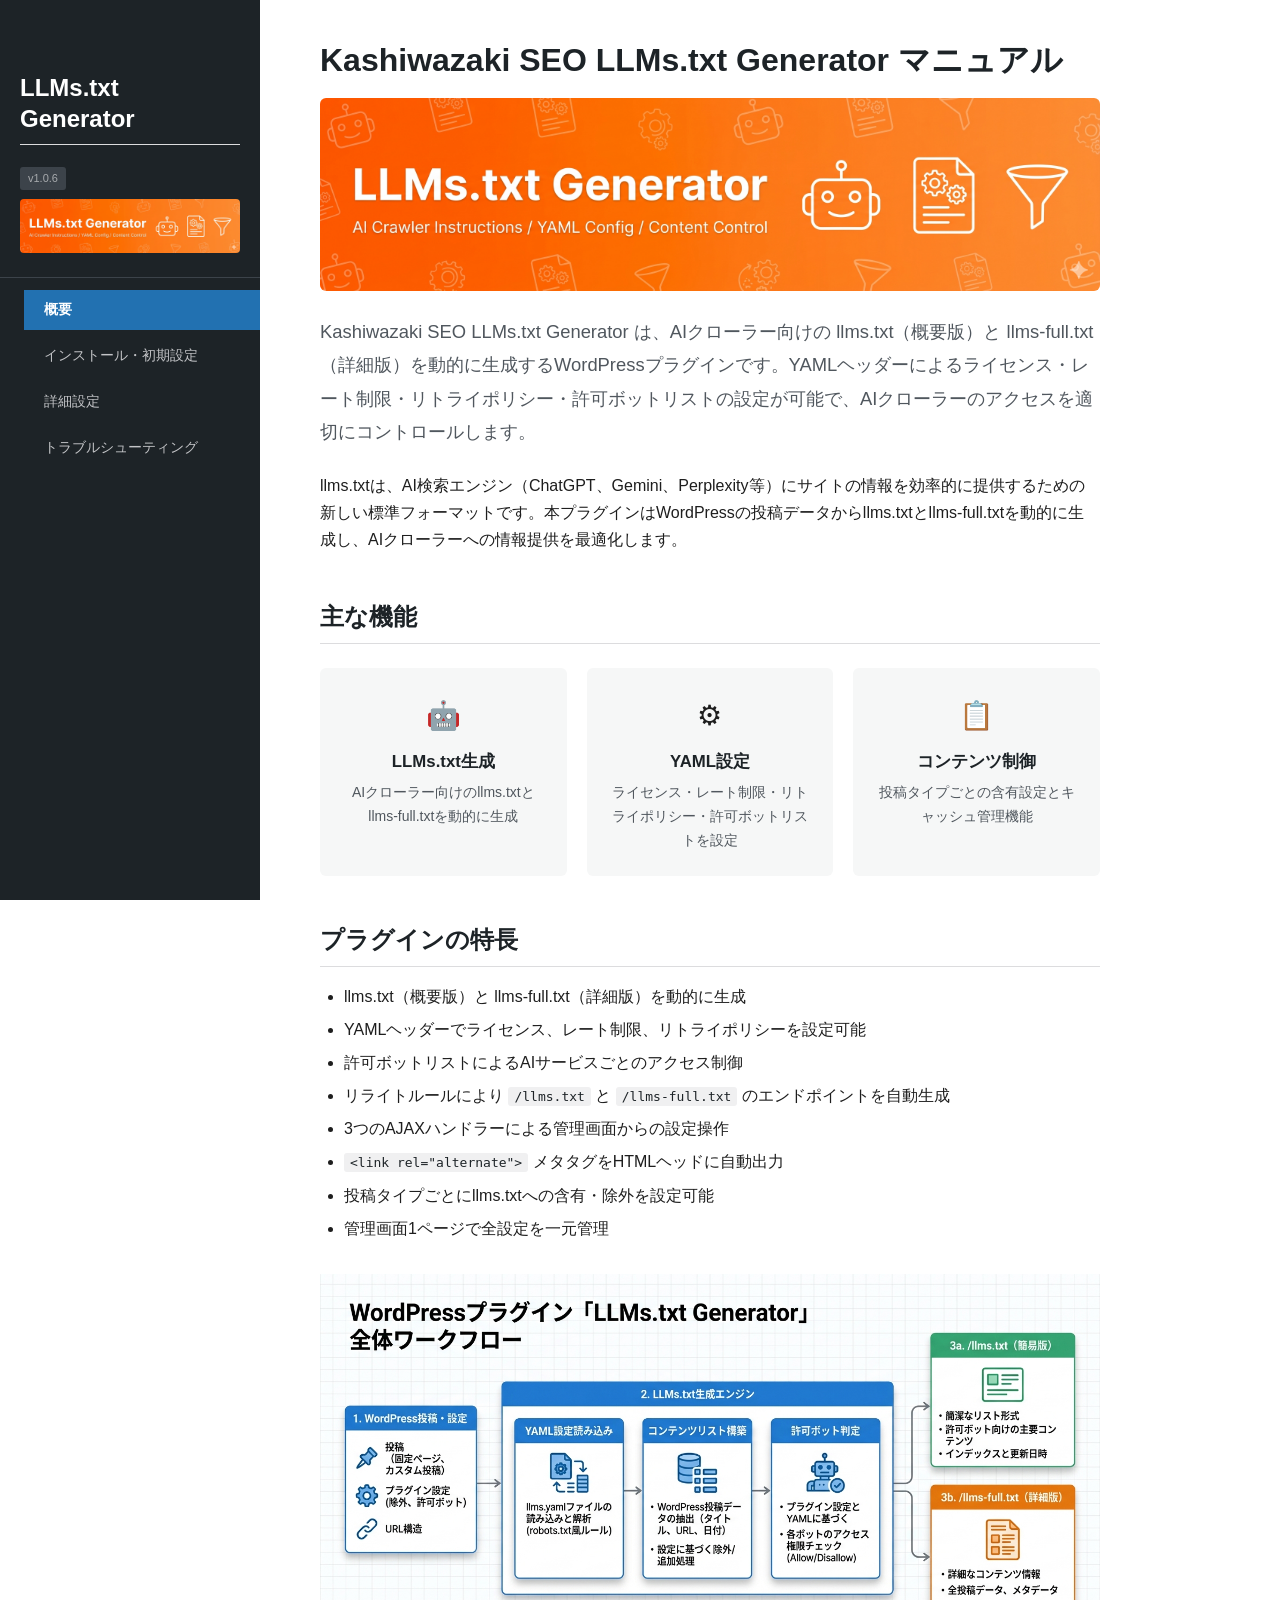
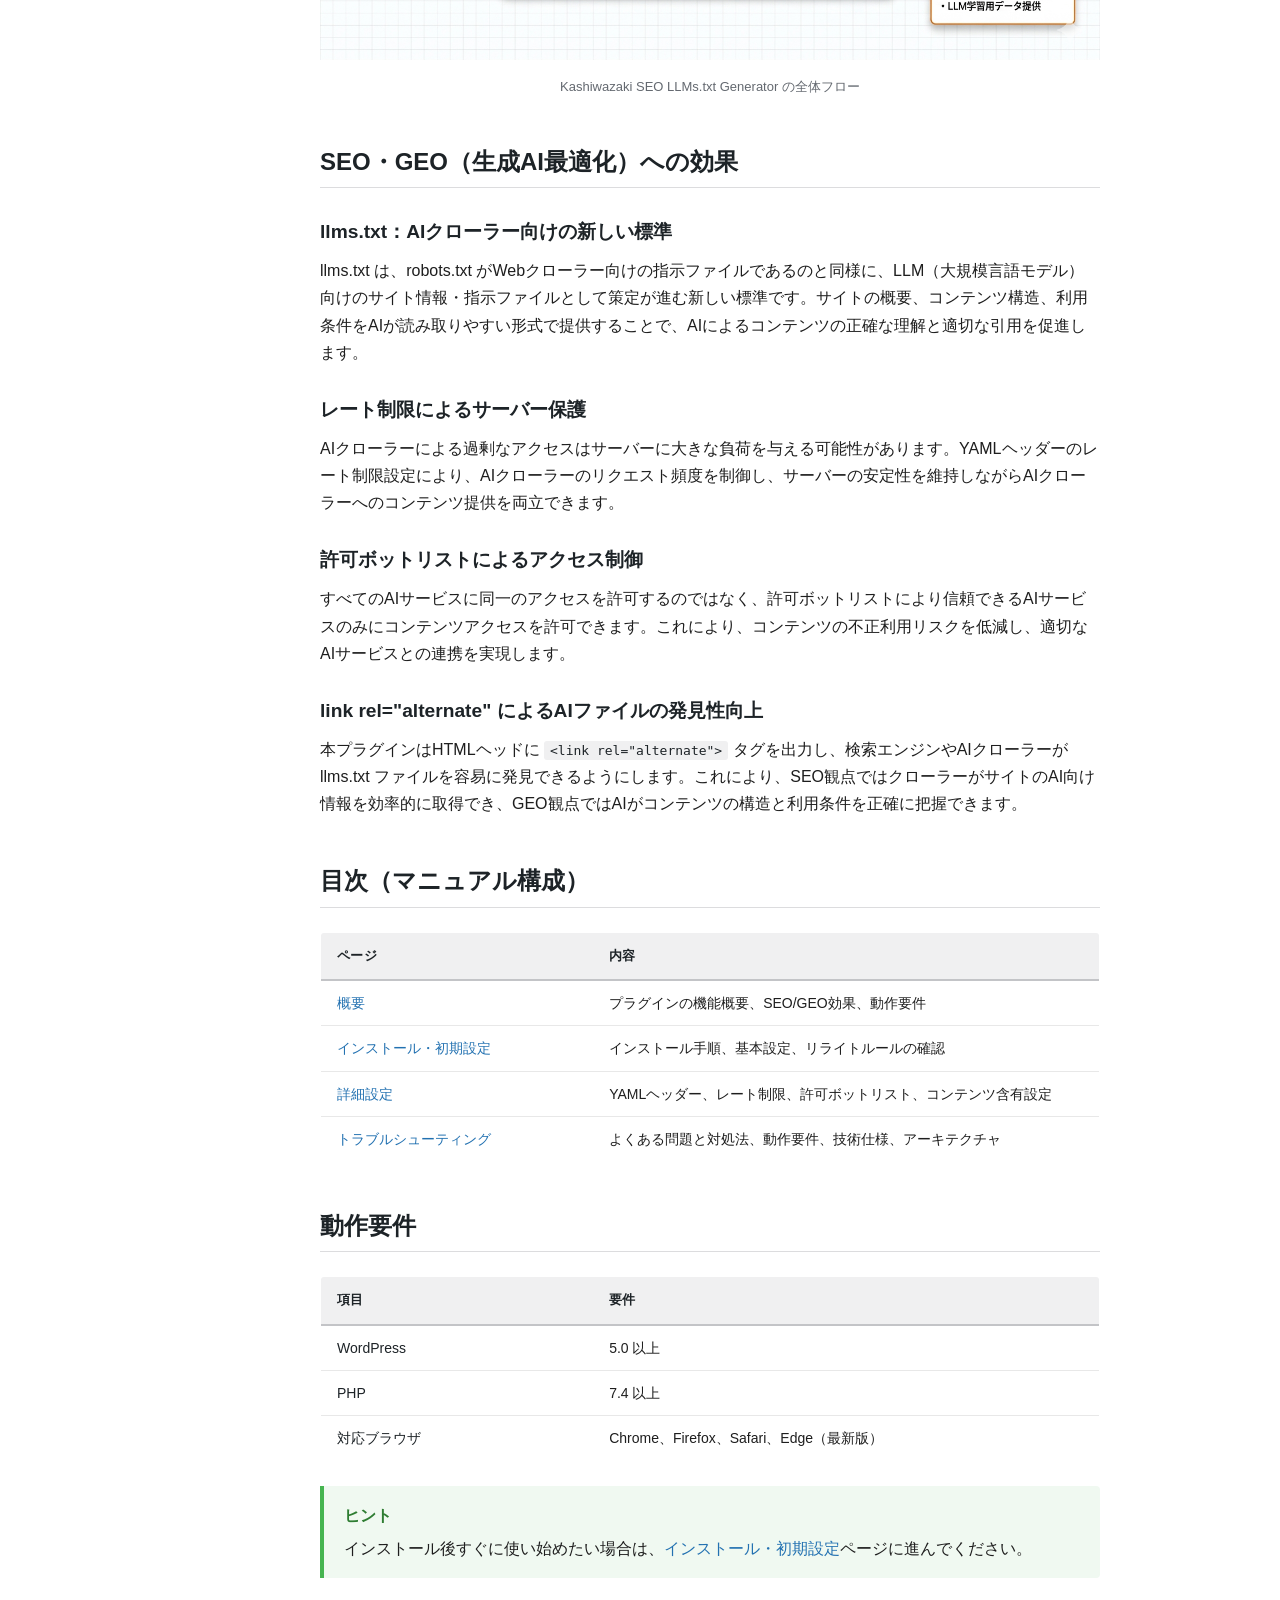
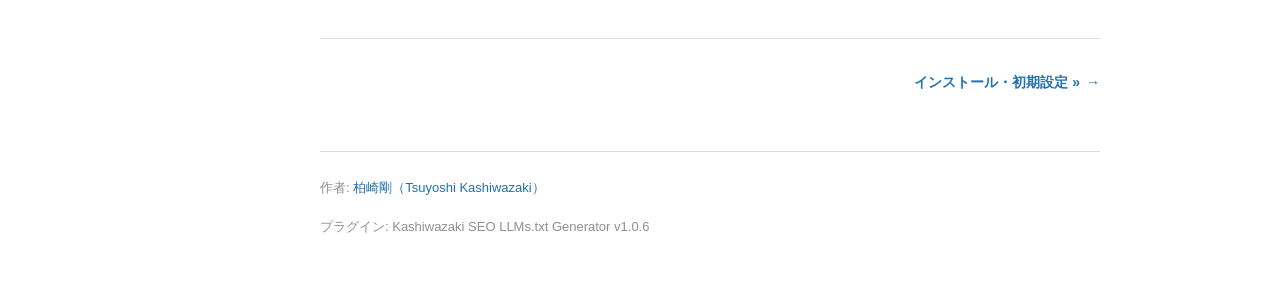
==== docs/index.html @ e43ee6e1 "Add HTML manual under docs/ Co-Authored-By: Claude Opus 4.6 (1M context) <noreply@anthropic.com>" ====
<!DOCTYPE html>
<html lang="ja">
<head>
    <meta charset="UTF-8">
    <meta name="viewport" content="width=device-width, initial-scale=1.0">
    <title>概要 - Kashiwazaki SEO LLMs.txt Generator マニュアル</title>
    <link rel="stylesheet" href="css/style.css?v=1">
</head>
<body>
<button class="hamburger-btn" aria-label="メニュー">&#9776;</button>

<nav class="sidebar">
    <div class="sidebar-header">
        <h2 style="color:#fff;">LLMs.txt Generator</h2>
        <span class="version">v1.0.6</span>
        <img src="images/main-visual.png" alt="" style="width:100%;border-radius:4px;margin-top:8px;">
    </div>
    <ul>
        <li class="active"><a href="index.html">概要</a></li>
        <li><a href="setup.html">インストール・初期設定</a></li>
        <li><a href="llms-settings.html">詳細設定</a></li>
        <li><a href="troubleshooting.html">トラブルシューティング</a></li>
    </ul>
</nav>

<main class="content">
    <h1>Kashiwazaki SEO LLMs.txt Generator マニュアル</h1>
    <img src="images/main-visual.png" alt="Kashiwazaki SEO LLMs.txt Generator メインビジュアル" style="width:100%;border-radius:6px;margin-bottom:16px;">
    <p class="lead">Kashiwazaki SEO LLMs.txt Generator は、AIクローラー向けの llms.txt（概要版）と llms-full.txt（詳細版）を動的に生成するWordPressプラグインです。YAMLヘッダーによるライセンス・レート制限・リトライポリシー・許可ボットリストの設定が可能で、AIクローラーのアクセスを適切にコントロールします。</p>

    <p>llms.txtは、AI検索エンジン（ChatGPT、Gemini、Perplexity等）にサイトの情報を効率的に提供するための新しい標準フォーマットです。本プラグインはWordPressの投稿データからllms.txtとllms-full.txtを動的に生成し、AIクローラーへの情報提供を最適化します。</p>

    <h2>主な機能</h2>

    <div class="feature-cards">
        <div class="feature-card">
            <span class="icon">&#129302;</span>
            <h4>LLMs.txt生成</h4>
            <p>AIクローラー向けのllms.txtとllms-full.txtを動的に生成</p>
        </div>
        <div class="feature-card">
            <span class="icon">&#9881;</span>
            <h4>YAML設定</h4>
            <p>ライセンス・レート制限・リトライポリシー・許可ボットリストを設定</p>
        </div>
        <div class="feature-card">
            <span class="icon">&#128203;</span>
            <h4>コンテンツ制御</h4>
            <p>投稿タイプごとの含有設定とキャッシュ管理機能</p>
        </div>
    </div>

    <h2>プラグインの特長</h2>

    <ul>
        <li>llms.txt（概要版）と llms-full.txt（詳細版）を動的に生成</li>
        <li>YAMLヘッダーでライセンス、レート制限、リトライポリシーを設定可能</li>
        <li>許可ボットリストによるAIサービスごとのアクセス制御</li>
        <li>リライトルールにより <code>/llms.txt</code> と <code>/llms-full.txt</code> のエンドポイントを自動生成</li>
        <li>3つのAJAXハンドラーによる管理画面からの設定操作</li>
        <li><code>&lt;link rel="alternate"&gt;</code> メタタグをHTMLヘッドに自動出力</li>
        <li>投稿タイプごとにllms.txtへの含有・除外を設定可能</li>
        <li>管理画面1ページで全設定を一元管理</li>
    </ul>

    <figure class="infographic">
        <img src="images/infographics/overview-flow.png" alt="プラグイン概要フロー図">
        <figcaption>Kashiwazaki SEO LLMs.txt Generator の全体フロー</figcaption>
    </figure>

    <h2>SEO・GEO（生成AI最適化）への効果</h2>

    <h3>llms.txt：AIクローラー向けの新しい標準</h3>
    <p>llms.txt は、robots.txt がWebクローラー向けの指示ファイルであるのと同様に、LLM（大規模言語モデル）向けのサイト情報・指示ファイルとして策定が進む新しい標準です。サイトの概要、コンテンツ構造、利用条件をAIが読み取りやすい形式で提供することで、AIによるコンテンツの正確な理解と適切な引用を促進します。</p>

    <h3>レート制限によるサーバー保護</h3>
    <p>AIクローラーによる過剰なアクセスはサーバーに大きな負荷を与える可能性があります。YAMLヘッダーのレート制限設定により、AIクローラーのリクエスト頻度を制御し、サーバーの安定性を維持しながらAIクローラーへのコンテンツ提供を両立できます。</p>

    <h3>許可ボットリストによるアクセス制御</h3>
    <p>すべてのAIサービスに同一のアクセスを許可するのではなく、許可ボットリストにより信頼できるAIサービスのみにコンテンツアクセスを許可できます。これにより、コンテンツの不正利用リスクを低減し、適切なAIサービスとの連携を実現します。</p>

    <h3>link rel="alternate" によるAIファイルの発見性向上</h3>
    <p>本プラグインはHTMLヘッドに <code>&lt;link rel="alternate"&gt;</code> タグを出力し、検索エンジンやAIクローラーが llms.txt ファイルを容易に発見できるようにします。これにより、SEO観点ではクローラーがサイトのAI向け情報を効率的に取得でき、GEO観点ではAIがコンテンツの構造と利用条件を正確に把握できます。</p>

    <h2>目次（マニュアル構成）</h2>

    <table>
        <thead>
            <tr>
                <th style="width:35%;">ページ</th>
                <th>内容</th>
            </tr>
        </thead>
        <tbody>
            <tr>
                <td><a href="index.html">概要</a></td>
                <td>プラグインの機能概要、SEO/GEO効果、動作要件</td>
            </tr>
            <tr>
                <td><a href="setup.html">インストール・初期設定</a></td>
                <td>インストール手順、基本設定、リライトルールの確認</td>
            </tr>
            <tr>
                <td><a href="llms-settings.html">詳細設定</a></td>
                <td>YAMLヘッダー、レート制限、許可ボットリスト、コンテンツ含有設定</td>
            </tr>
            <tr>
                <td><a href="troubleshooting.html">トラブルシューティング</a></td>
                <td>よくある問題と対処法、動作要件、技術仕様、アーキテクチャ</td>
            </tr>
        </tbody>
    </table>

    <h2>動作要件</h2>

    <table>
        <thead>
            <tr>
                <th style="width:35%;">項目</th>
                <th>要件</th>
            </tr>
        </thead>
        <tbody>
            <tr>
                <td>WordPress</td>
                <td>5.0 以上</td>
            </tr>
            <tr>
                <td>PHP</td>
                <td>7.4 以上</td>
            </tr>
            <tr>
                <td>対応ブラウザ</td>
                <td>Chrome、Firefox、Safari、Edge（最新版）</td>
            </tr>
        </tbody>
    </table>

    <div class="callout callout-tip">
        <div class="callout-title">ヒント</div>
        <p>インストール後すぐに使い始めたい場合は、<a href="setup.html">インストール・初期設定</a>ページに進んでください。</p>
    </div>

    <nav class="page-nav">
        <span></span>
        <a href="setup.html" class="next">インストール・初期設定 &raquo;</a>
    </nav>

    <footer class="manual-footer">
        <p>作者: <a href="https://www.tsuyoshikashiwazaki.jp/profile/" target="_blank" rel="noopener">柏崎剛（Tsuyoshi Kashiwazaki）</a></p>
        <p>プラグイン: Kashiwazaki SEO LLMs.txt Generator v1.0.6</p>
    </footer>
</main>

<div class="lightbox"></div>
<script src="js/manual.js?v=1"></script>
</body>
</html>
---- docs/css/style.css ----
/* ========================================
   WordPress Plugin Manual - Common Stylesheet
   ======================================== */

/* ========================================
   1. Base / Reset
   ======================================== */

*,
*::before,
*::after {
    margin: 0;
    padding: 0;
    box-sizing: border-box;
}

html {
    font-size: 16px;
    scroll-behavior: smooth;
}

body {
    font-family: -apple-system, BlinkMacSystemFont, "Segoe UI", Roboto, Oxygen,
        Ubuntu, Cantarell, "Fira Sans", "Droid Sans", "Helvetica Neue", Arial,
        sans-serif;
    color: #1e1e1e;
    background: #fff;
    line-height: 1.7;
}

img {
    max-width: 100%;
    height: auto;
}

a {
    color: #2271b1;
    text-decoration: none;
}

a:hover {
    color: #135e96;
    text-decoration: underline;
}

/* ========================================
   2. Sidebar
   ======================================== */

.sidebar {
    position: fixed;
    top: 0;
    left: 0;
    width: 260px;
    height: 100vh;
    background: #1d2327;
    color: #fff;
    overflow-y: auto;
    z-index: 100;
    padding-bottom: 40px;
}

.sidebar-header {
    padding: 24px 20px 16px;
    border-bottom: 1px solid #3c434a;
}

.sidebar-header h1 {
    font-size: 15px;
    font-weight: 600;
    line-height: 1.4;
    color: #fff;
}

.sidebar-header .version {
    display: inline-block;
    margin-top: 6px;
    font-size: 11px;
    color: #a7aaad;
    background: #3c434a;
    padding: 2px 8px;
    border-radius: 3px;
}

.sidebar ul {
    list-style: none;
    padding: 12px 0;
}

.sidebar ul li a {
    display: block;
    padding: 8px 20px;
    color: #c3c4c7;
    font-size: 14px;
    transition: background 0.15s, color 0.15s;
}

.sidebar ul li a:hover {
    background: #2c3338;
    color: #fff;
    text-decoration: none;
}

.sidebar ul li.active a {
    background: #2271b1;
    color: #fff;
    font-weight: 600;
}

.sidebar ul li.section-label {
    padding: 18px 20px 4px;
    font-size: 11px;
    font-weight: 700;
    text-transform: uppercase;
    letter-spacing: 0.06em;
    color: #8c8f94;
}

/* ========================================
   3. Main Content
   ======================================== */

.content {
    margin-left: 260px;
    max-width: 900px;
    padding: 40px 60px;
}

/* ========================================
   4. Typography
   ======================================== */

h1, h2, h3, h4, h5, h6 {
    color: #1d2327;
    font-weight: 600;
    line-height: 1.3;
}

h1 {
    font-size: 2rem;
    margin-bottom: 16px;
}

h2 {
    font-size: 1.5rem;
    margin-top: 48px;
    margin-bottom: 16px;
    padding-bottom: 10px;
    border-bottom: 1px solid #dcdcde;
}

h3 {
    font-size: 1.2rem;
    margin-top: 32px;
    margin-bottom: 12px;
}

h4 {
    font-size: 1.05rem;
    margin-top: 24px;
    margin-bottom: 8px;
}

p {
    margin-bottom: 16px;
}

.lead {
    font-size: 1.15rem;
    color: #50575e;
    line-height: 1.8;
    margin-bottom: 24px;
}

/* ========================================
   5. Steps
   ======================================== */

.step {
    display: flex;
    gap: 16px;
    margin-bottom: 24px;
    align-items: flex-start;
}

.step-number {
    flex-shrink: 0;
    width: 36px;
    height: 36px;
    background: #2271b1;
    color: #fff;
    border-radius: 50%;
    display: flex;
    align-items: center;
    justify-content: center;
    font-size: 16px;
    font-weight: 700;
    line-height: 1;
}

.step-content {
    flex: 1;
    padding-top: 4px;
}

.step-content p:last-child {
    margin-bottom: 0;
}

/* ========================================
   6. Callout Boxes
   ======================================== */

.callout {
    padding: 16px 20px;
    margin: 24px 0;
    border-left: 4px solid;
    border-radius: 0 4px 4px 0;
}

.callout-title {
    font-weight: 700;
    margin-bottom: 6px;
}

.callout p:last-child {
    margin-bottom: 0;
}

.callout-tip {
    border-left-color: #46b450;
    background: #f0f9f1;
}

.callout-tip .callout-title {
    color: #2e7d32;
}

.callout-warning {
    border-left-color: #ffb900;
    background: #fef8e7;
}

.callout-warning .callout-title {
    color: #8b6914;
}

.callout-note {
    border-left-color: #2271b1;
    background: #edf5fa;
}

.callout-note .callout-title {
    color: #2271b1;
}

/* ========================================
   7. Screenshots
   ======================================== */

.screenshot {
    margin: 24px 0;
    text-align: center;
}

.screenshot img {
    max-width: 100%;
    border: 1px solid #dcdcde;
    border-radius: 6px;
    cursor: zoom-in;
}

.screenshot figcaption,
.screenshot .caption {
    font-size: 13px;
    color: #646970;
    margin-top: 8px;
    font-style: italic;
}

/* ========================================
   8. Infographic Images
   ======================================== */

.infographic {
    margin: 32px 0;
    text-align: center;
}

.infographic img {
    max-width: 100%;
    display: inline-block;
}

.infographic figcaption,
.infographic .caption {
    font-size: 13px;
    color: #646970;
    margin-top: 8px;
}

/* ========================================
   9. Feature Cards
   ======================================== */

.feature-cards {
    display: grid;
    grid-template-columns: repeat(3, 1fr);
    gap: 20px;
    margin: 24px 0;
}

.feature-card {
    background: #f6f7f7;
    border-radius: 6px;
    padding: 24px 20px;
    text-align: center;
}

.feature-card h4 {
    margin-top: 0;
    margin-bottom: 8px;
}

.feature-card p {
    font-size: 14px;
    color: #50575e;
    margin-bottom: 0;
}

.feature-card .icon {
    font-size: 28px;
    margin-bottom: 12px;
    display: block;
}

/* ========================================
   10. Tables (widefat style)
   ======================================== */

table,
table.widefat {
    width: 100%;
    border-collapse: collapse;
    margin: 24px 0;
    font-size: 14px;
    border: 1px solid #dcdcde;
    border-radius: 4px;
    overflow: hidden;
}

table thead th,
table.widefat thead th {
    background: #f0f0f1;
    text-align: left;
    padding: 12px 16px;
    font-weight: 600;
    font-size: 13px;
    color: #1d2327;
    border-bottom: 2px solid #c3c4c7;
    letter-spacing: 0.02em;
}

table tbody td,
table.widefat tbody td {
    padding: 11px 16px;
    border-bottom: 1px solid #e8e8e8;
    vertical-align: top;
    line-height: 1.6;
}

table tbody tr:hover,
table.widefat tbody tr:hover {
    background: #f6f7f7;
}

table tbody tr:last-child td,
table.widefat tbody tr:last-child td {
    border-bottom: none;
}

table tbody td:first-child {
    font-weight: 500;
    color: #1d2327;
}

/* ========================================
   11. HTTP Status Color Coding
   ======================================== */

.http-2xx {
    color: #00a32a;
    font-weight: 600;
}

.http-3xx {
    color: #2271b1;
    font-weight: 600;
}

.http-4xx {
    color: #dba617;
    font-weight: 600;
}

.http-5xx {
    color: #d63638;
    font-weight: 600;
}

/* ========================================
   12. Status Badges
   ======================================== */

.status-badge {
    display: inline-block;
    padding: 2px 10px;
    border-radius: 12px;
    font-size: 12px;
    font-weight: 600;
    line-height: 1.6;
    white-space: nowrap;
}

.status-ok {
    background: #edfaef;
    color: #00a32a;
}

.status-warning {
    background: #fef8e7;
    color: #996800;
}

.status-error {
    background: #fcf0f1;
    color: #d63638;
}

/* ========================================
   13. Lightbox Overlay
   ======================================== */

.lightbox {
    display: none;
    position: fixed;
    inset: 0;
    z-index: 9999;
    background: rgba(0, 0, 0, 0.85);
    align-items: center;
    justify-content: center;
    cursor: zoom-out;
}

.lightbox.active {
    display: flex;
}

.lightbox img {
    max-width: 90vw;
    max-height: 90vh;
    border-radius: 4px;
    box-shadow: 0 4px 30px rgba(0, 0, 0, 0.4);
}

.lightbox-close {
    position: absolute;
    top: 20px;
    right: 28px;
    background: none;
    border: none;
    color: #fff;
    font-size: 36px;
    cursor: pointer;
    line-height: 1;
    opacity: 0.8;
    transition: opacity 0.15s;
}

.lightbox-close:hover {
    opacity: 1;
}

/* ========================================
   14. Page Navigation
   ======================================== */

.page-nav {
    display: flex;
    justify-content: space-between;
    margin-top: 60px;
    padding-top: 24px;
    border-top: 1px solid #dcdcde;
}

.page-nav a {
    display: inline-flex;
    align-items: center;
    gap: 6px;
    font-size: 14px;
    font-weight: 600;
    color: #2271b1;
    padding: 8px 0;
}

.page-nav a:hover {
    color: #135e96;
    text-decoration: none;
}

.page-nav .prev::before {
    content: "\2190";
}

.page-nav .next::after {
    content: "\2192";
}

/* ========================================
   15. Manual Footer
   ======================================== */

.manual-footer {
    margin-top: 48px;
    padding: 24px 0 0;
    border-top: 1px solid #dcdcde;
    font-size: 13px;
    color: #8c8f94;
    line-height: 1.8;
}

.manual-footer a {
    color: #2271b1;
}

.manual-footer a:hover {
    color: #135e96;
}

/* ========================================
   16. Code Blocks
   ======================================== */

code {
    background: #f0f0f1;
    padding: 2px 6px;
    border-radius: 3px;
    font-size: 13px;
    font-family: Menlo, Consolas, "DejaVu Sans Mono", monospace;
    color: #1d2327;
}

pre {
    background: #2c3338;
    color: #e4e6e8;
    padding: 20px 24px;
    border-radius: 6px;
    overflow-x: auto;
    margin: 24px 0;
    font-size: 13px;
    line-height: 1.6;
}

pre code {
    background: none;
    padding: 0;
    border-radius: 0;
    color: inherit;
    font-size: inherit;
}

/* ========================================
   17. Lists
   ======================================== */

ul, ol {
    margin: 0 0 16px 24px;
}

li {
    margin-bottom: 6px;
}

/* ========================================
   18. Hamburger Menu Button
   ======================================== */

.hamburger-btn {
    display: none;
    position: fixed;
    top: 12px;
    left: 12px;
    z-index: 200;
    background: #1d2327;
    border: none;
    color: #fff;
    width: 40px;
    height: 40px;
    border-radius: 4px;
    cursor: pointer;
    font-size: 22px;
    align-items: center;
    justify-content: center;
    line-height: 1;
}

/* ========================================
   19. Responsive (max-width: 768px)
   ======================================== */

@media (max-width: 768px) {
    .sidebar {
        transform: translateX(-100%);
        transition: transform 0.25s ease;
    }

    .sidebar.open {
        transform: translateX(0);
    }

    .content {
        margin-left: 0;
        padding: 60px 20px 40px;
    }

    .hamburger-btn {
        display: flex;
    }

    .feature-cards {
        grid-template-columns: 1fr;
    }

    .page-nav {
        flex-direction: column;
        gap: 12px;
    }

    table.widefat {
        font-size: 13px;
    }

    table.widefat thead th,
    table.widefat tbody td {
        padding: 8px 10px;
    }

    h1 {
        font-size: 1.6rem;
    }

    h2 {
        font-size: 1.3rem;
    }
}
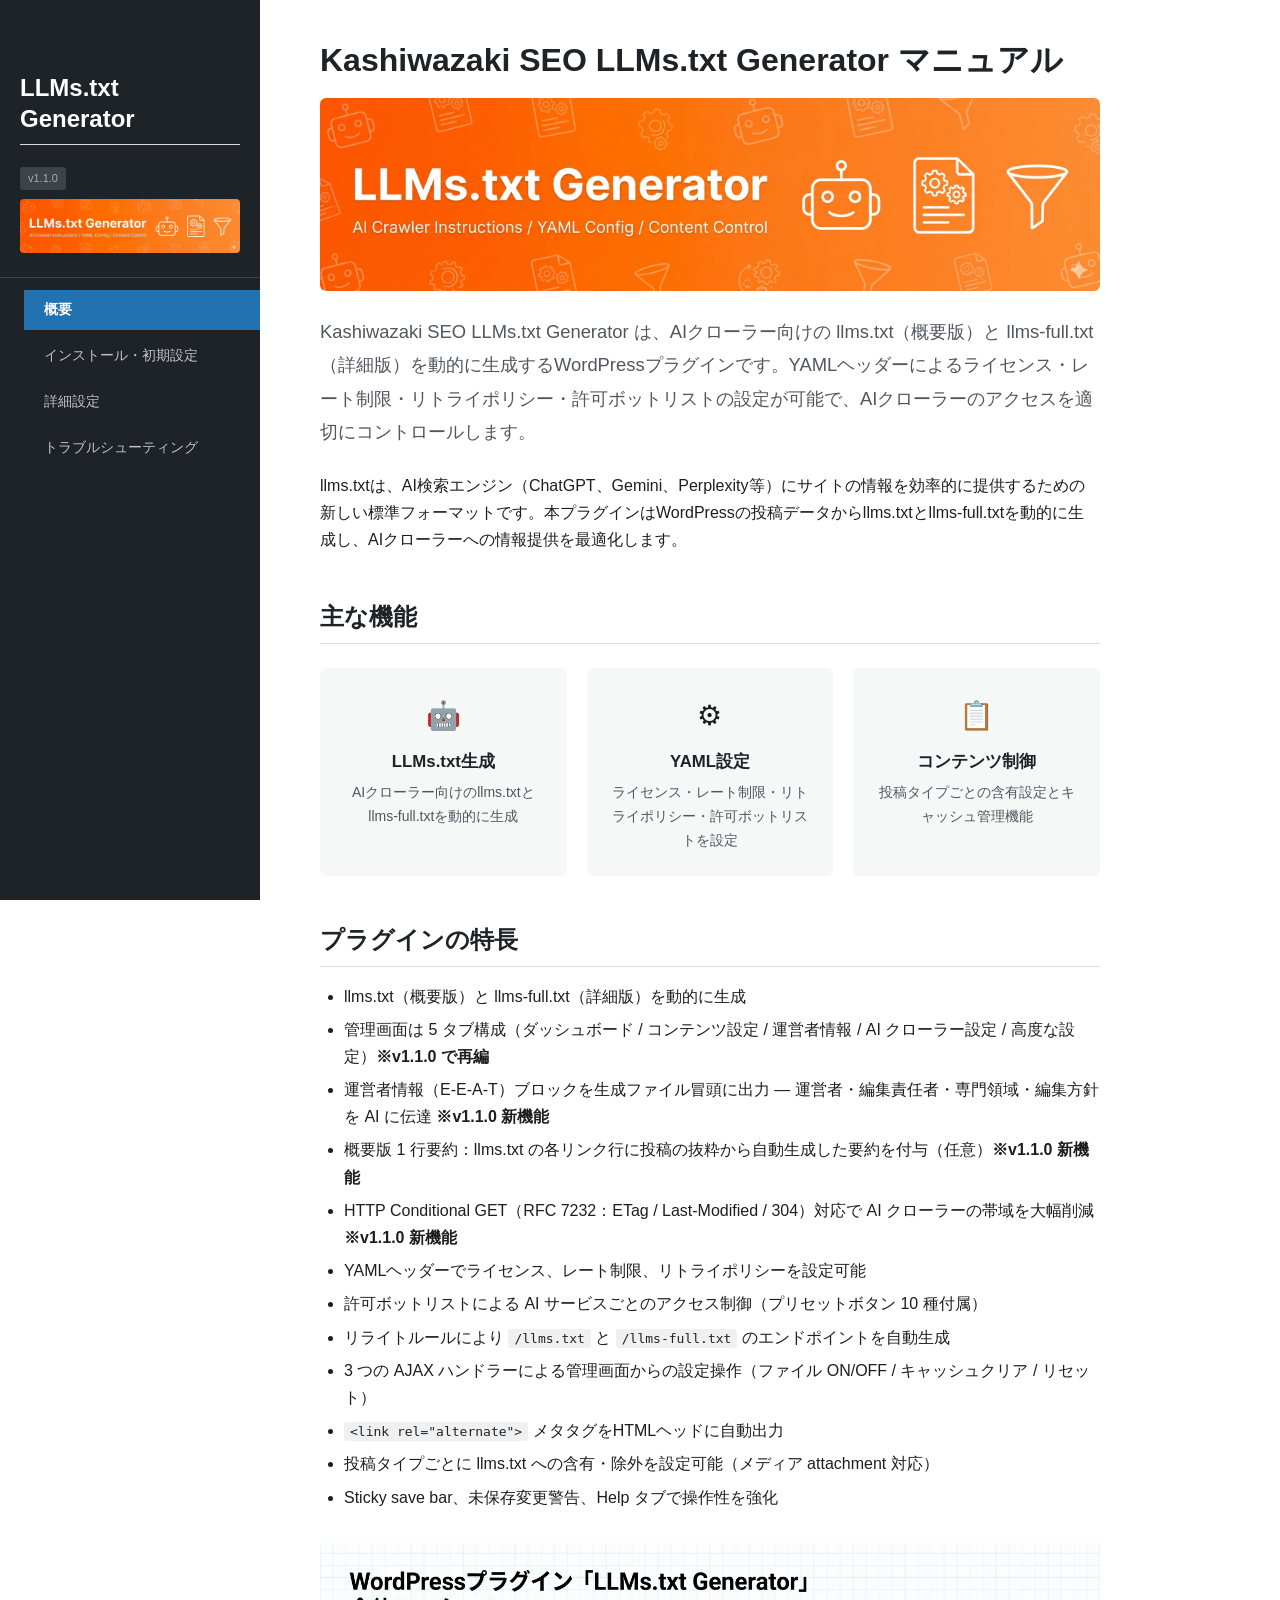
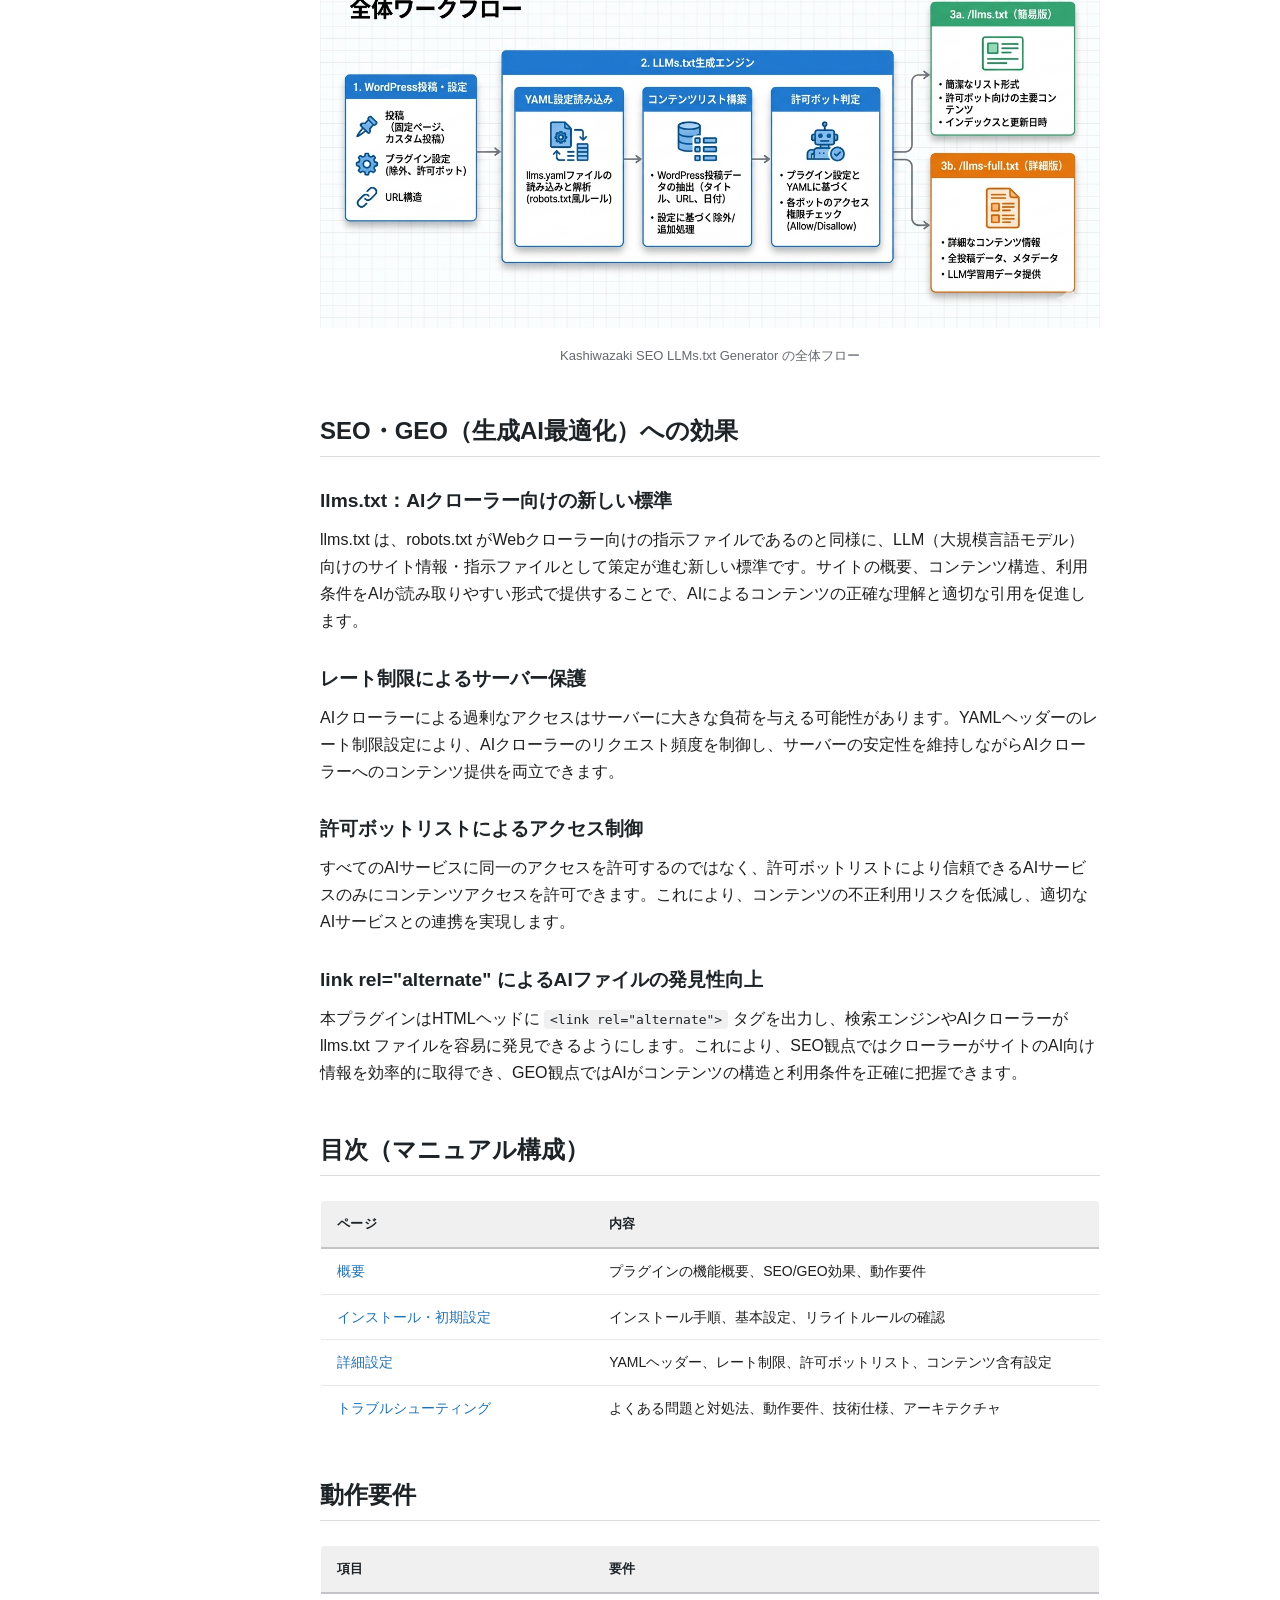
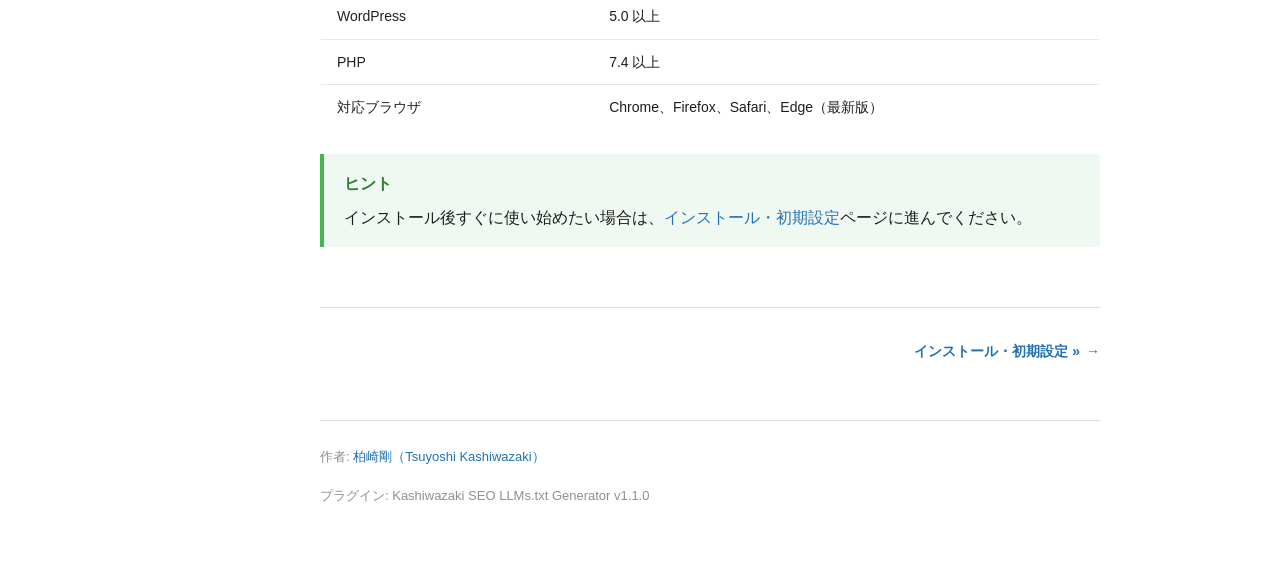
==== commit 828fdb19: "Update to v1.1.0 - 管理画面を 5 タブ構成に再編 (ダッシュボード/コンテンツ設定/運営者情報/AI クローラー設定/高度な設定) - 運営者情報 (E-E-A-T) ブロックを生" ====
--- a/docs/index.html
+++ b/docs/index.html
@@ -12,7 +12,7 @@
 <nav class="sidebar">
     <div class="sidebar-header">
         <h2 style="color:#fff;">LLMs.txt Generator</h2>
-        <span class="version">v1.0.6</span>
+        <span class="version">v1.1.0</span>
         <img src="images/main-visual.png" alt="" style="width:100%;border-radius:4px;margin-top:8px;">
     </div>
     <ul>
@@ -54,13 +54,17 @@
 
     <ul>
         <li>llms.txt（概要版）と llms-full.txt（詳細版）を動的に生成</li>
+        <li>管理画面は 5 タブ構成（ダッシュボード / コンテンツ設定 / 運営者情報 / AI クローラー設定 / 高度な設定）<strong>※v1.1.0 で再編</strong></li>
+        <li>運営者情報（E-E-A-T）ブロックを生成ファイル冒頭に出力 — 運営者・編集責任者・専門領域・編集方針を AI に伝達 <strong>※v1.1.0 新機能</strong></li>
+        <li>概要版 1 行要約：llms.txt の各リンク行に投稿の抜粋から自動生成した要約を付与（任意）<strong>※v1.1.0 新機能</strong></li>
+        <li>HTTP Conditional GET（RFC 7232：ETag / Last-Modified / 304）対応で AI クローラーの帯域を大幅削減 <strong>※v1.1.0 新機能</strong></li>
         <li>YAMLヘッダーでライセンス、レート制限、リトライポリシーを設定可能</li>
-        <li>許可ボットリストによるAIサービスごとのアクセス制御</li>
+        <li>許可ボットリストによる AI サービスごとのアクセス制御（プリセットボタン 10 種付属）</li>
         <li>リライトルールにより <code>/llms.txt</code> と <code>/llms-full.txt</code> のエンドポイントを自動生成</li>
-        <li>3つのAJAXハンドラーによる管理画面からの設定操作</li>
+        <li>3 つの AJAX ハンドラーによる管理画面からの設定操作（ファイル ON/OFF / キャッシュクリア / リセット）</li>
         <li><code>&lt;link rel="alternate"&gt;</code> メタタグをHTMLヘッドに自動出力</li>
-        <li>投稿タイプごとにllms.txtへの含有・除外を設定可能</li>
-        <li>管理画面1ページで全設定を一元管理</li>
+        <li>投稿タイプごとに llms.txt への含有・除外を設定可能（メディア attachment 対応）</li>
+        <li>Sticky save bar、未保存変更警告、Help タブで操作性を強化</li>
     </ul>
 
     <figure class="infographic">
@@ -148,7 +152,7 @@
 
     <footer class="manual-footer">
         <p>作者: <a href="https://www.tsuyoshikashiwazaki.jp/profile/" target="_blank" rel="noopener">柏崎剛（Tsuyoshi Kashiwazaki）</a></p>
-        <p>プラグイン: Kashiwazaki SEO LLMs.txt Generator v1.0.6</p>
+        <p>プラグイン: Kashiwazaki SEO LLMs.txt Generator v1.1.0</p>
     </footer>
 </main>
 
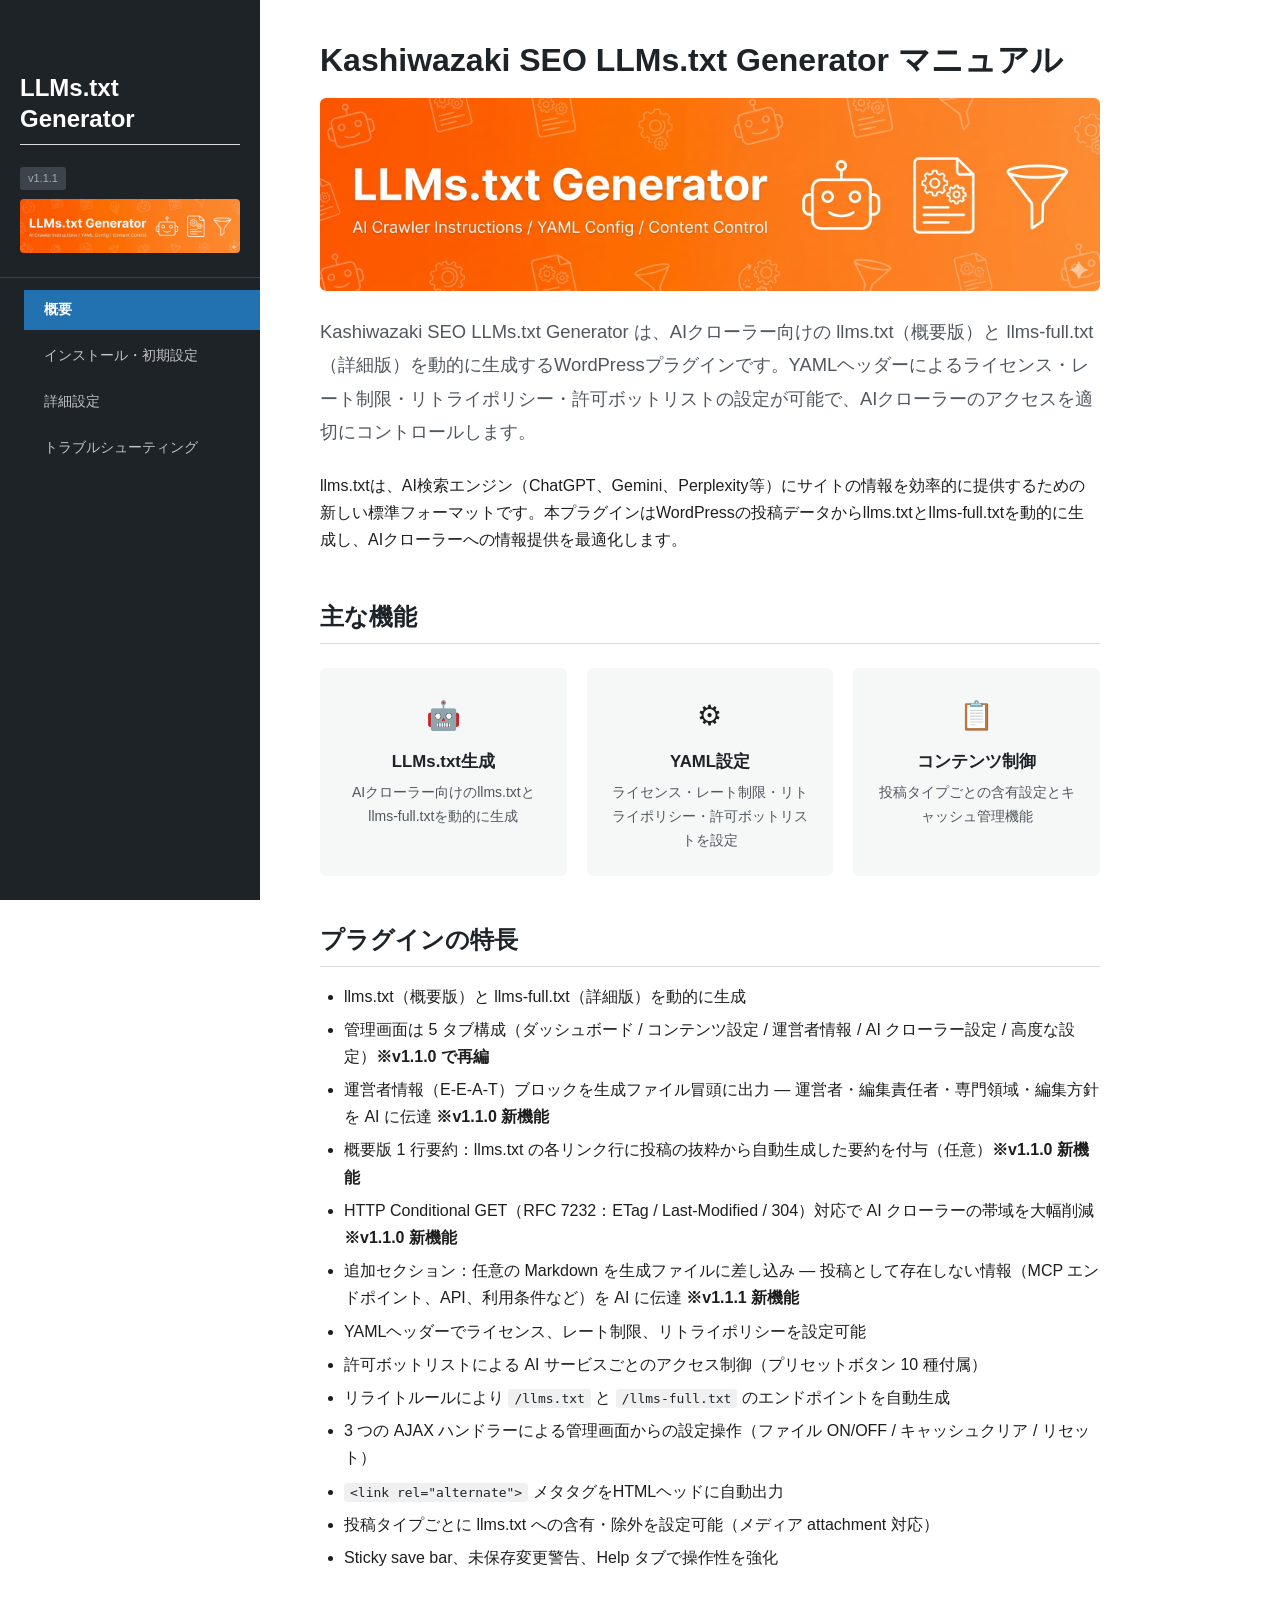
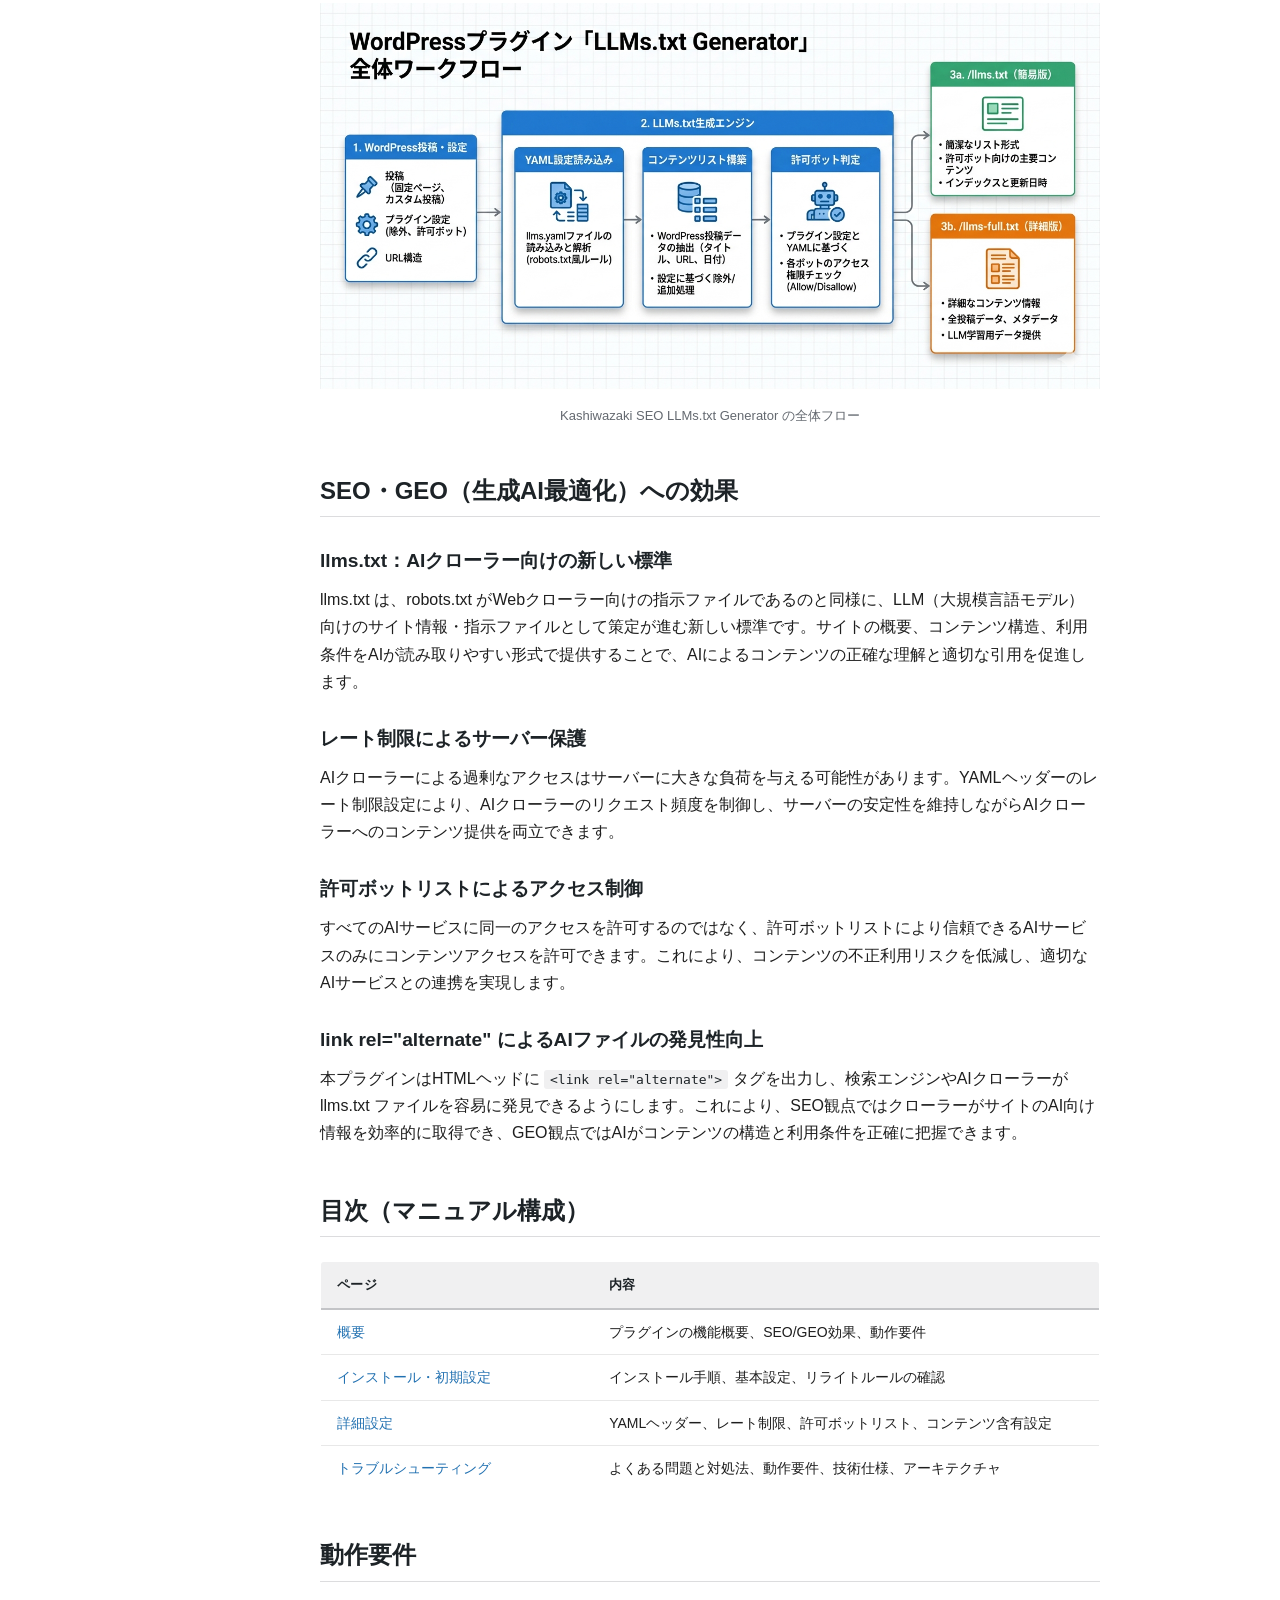
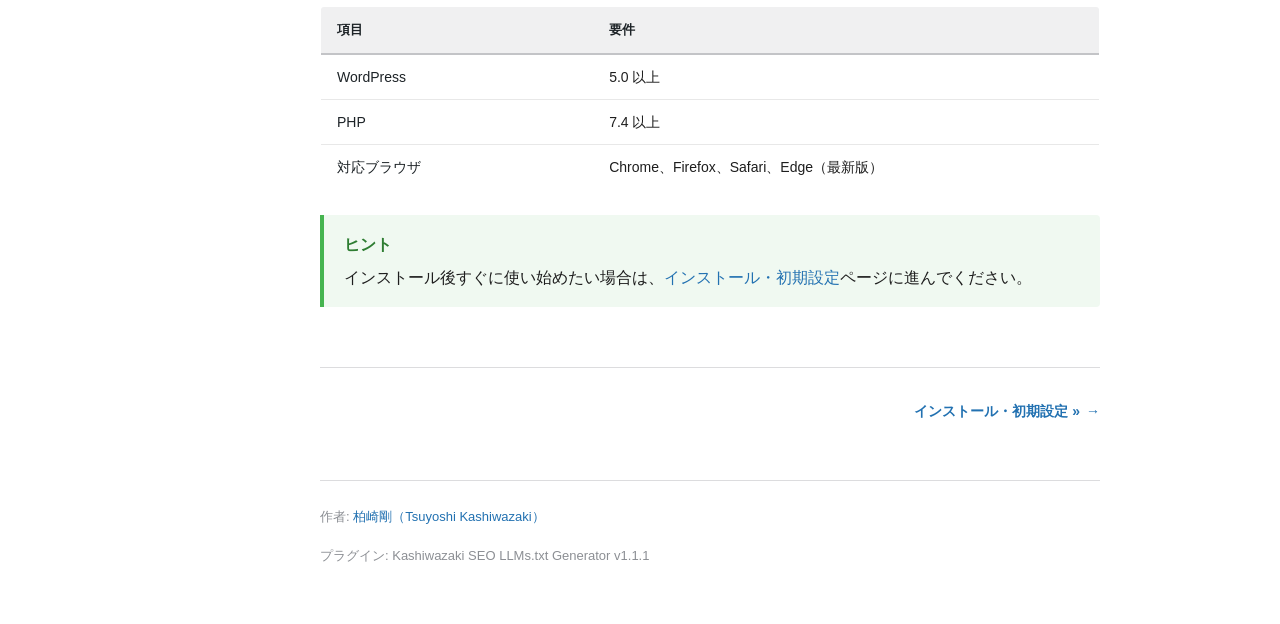
==== commit 722b96ac: "Update to v1.1.1 - 追加セクション: 任意の Markdown を llms.txt / llms-full.txt に差し込む機能を追加 - 挿入位置を「概要の直後」「コンテンツリ" ====
--- a/docs/index.html
+++ b/docs/index.html
@@ -12,7 +12,7 @@
 <nav class="sidebar">
     <div class="sidebar-header">
         <h2 style="color:#fff;">LLMs.txt Generator</h2>
-        <span class="version">v1.1.0</span>
+        <span class="version">v1.1.1</span>
         <img src="images/main-visual.png" alt="" style="width:100%;border-radius:4px;margin-top:8px;">
     </div>
     <ul>
@@ -58,6 +58,7 @@
         <li>運営者情報（E-E-A-T）ブロックを生成ファイル冒頭に出力 — 運営者・編集責任者・専門領域・編集方針を AI に伝達 <strong>※v1.1.0 新機能</strong></li>
         <li>概要版 1 行要約：llms.txt の各リンク行に投稿の抜粋から自動生成した要約を付与（任意）<strong>※v1.1.0 新機能</strong></li>
         <li>HTTP Conditional GET（RFC 7232：ETag / Last-Modified / 304）対応で AI クローラーの帯域を大幅削減 <strong>※v1.1.0 新機能</strong></li>
+        <li>追加セクション：任意の Markdown を生成ファイルに差し込み — 投稿として存在しない情報（MCP エンドポイント、API、利用条件など）を AI に伝達 <strong>※v1.1.1 新機能</strong></li>
         <li>YAMLヘッダーでライセンス、レート制限、リトライポリシーを設定可能</li>
         <li>許可ボットリストによる AI サービスごとのアクセス制御（プリセットボタン 10 種付属）</li>
         <li>リライトルールにより <code>/llms.txt</code> と <code>/llms-full.txt</code> のエンドポイントを自動生成</li>
@@ -152,7 +153,7 @@
 
     <footer class="manual-footer">
         <p>作者: <a href="https://www.tsuyoshikashiwazaki.jp/profile/" target="_blank" rel="noopener">柏崎剛（Tsuyoshi Kashiwazaki）</a></p>
-        <p>プラグイン: Kashiwazaki SEO LLMs.txt Generator v1.1.0</p>
+        <p>プラグイン: Kashiwazaki SEO LLMs.txt Generator v1.1.1</p>
     </footer>
 </main>
 
